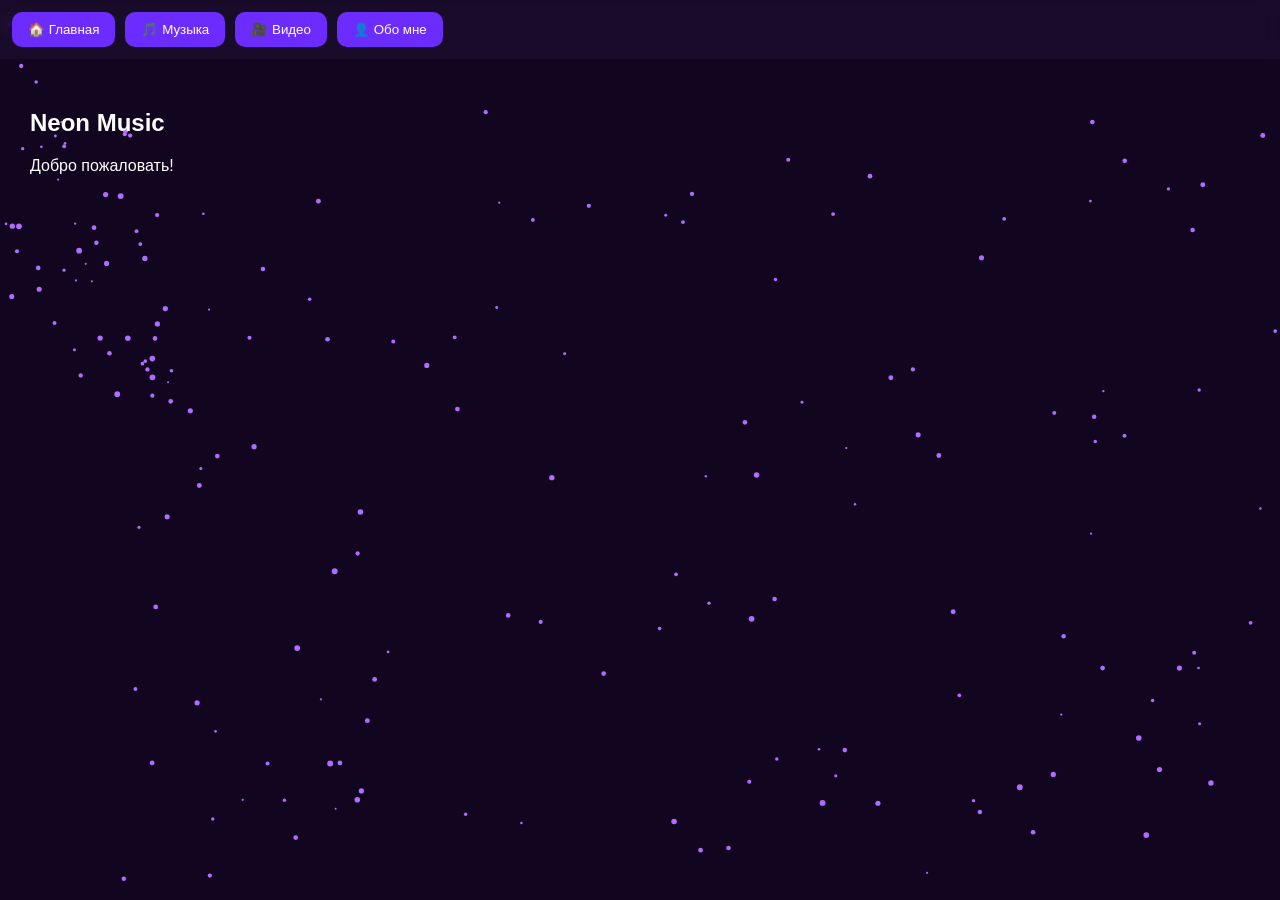
==== index.html @ da3ad17d "Add files via upload" ====
<!DOCTYPE html><html lang="ru"><head>
<meta charset="UTF-8"><meta name="viewport" content="width=device-width,initial-scale=1">
<title>Neon Music</title><link rel="stylesheet" href="style.css">
</head><body>
<canvas id="stars"></canvas>
<nav>
<button data-tab="home">🏠 Главная</button>
<button data-tab="music">🎵 Музыка</button>
<button data-tab="video">🎥 Видео</button>
<button data-tab="about">👤 Обо мне</button>
</nav>
<main>
<section id="home" class="tab active"><h1>Neon Music</h1><p>Добро пожаловать!</p></section>
<section id="music" class="tab"><h2>Музыка</h2><audio id="player" controls src="music.mp3"></audio></section>
<section id="video" class="tab"><h2>Видео</h2><p>Вставь сюда YouTube iframe.</p></section>
<section id="about" class="tab"><h2>Обо мне</h2><p>Я — создатель этого сайта.</p></section>
</main><script src="script.js"></script></body></html>
---- style.css ----
body{margin:0;background:#12051f;color:#fff;font-family:Arial}#stars{position:fixed;inset:0;z-index:-1}nav{display:flex;gap:10px;padding:12px;background:#1d1030aa;backdrop-filter:blur(8px)}button{background:#6d2cff;color:#fff;border:0;padding:10px 16px;border-radius:10px;cursor:pointer}button:hover{box-shadow:0 0 15px #b06cff}.tab{display:none;padding:30px}.active{display:block}
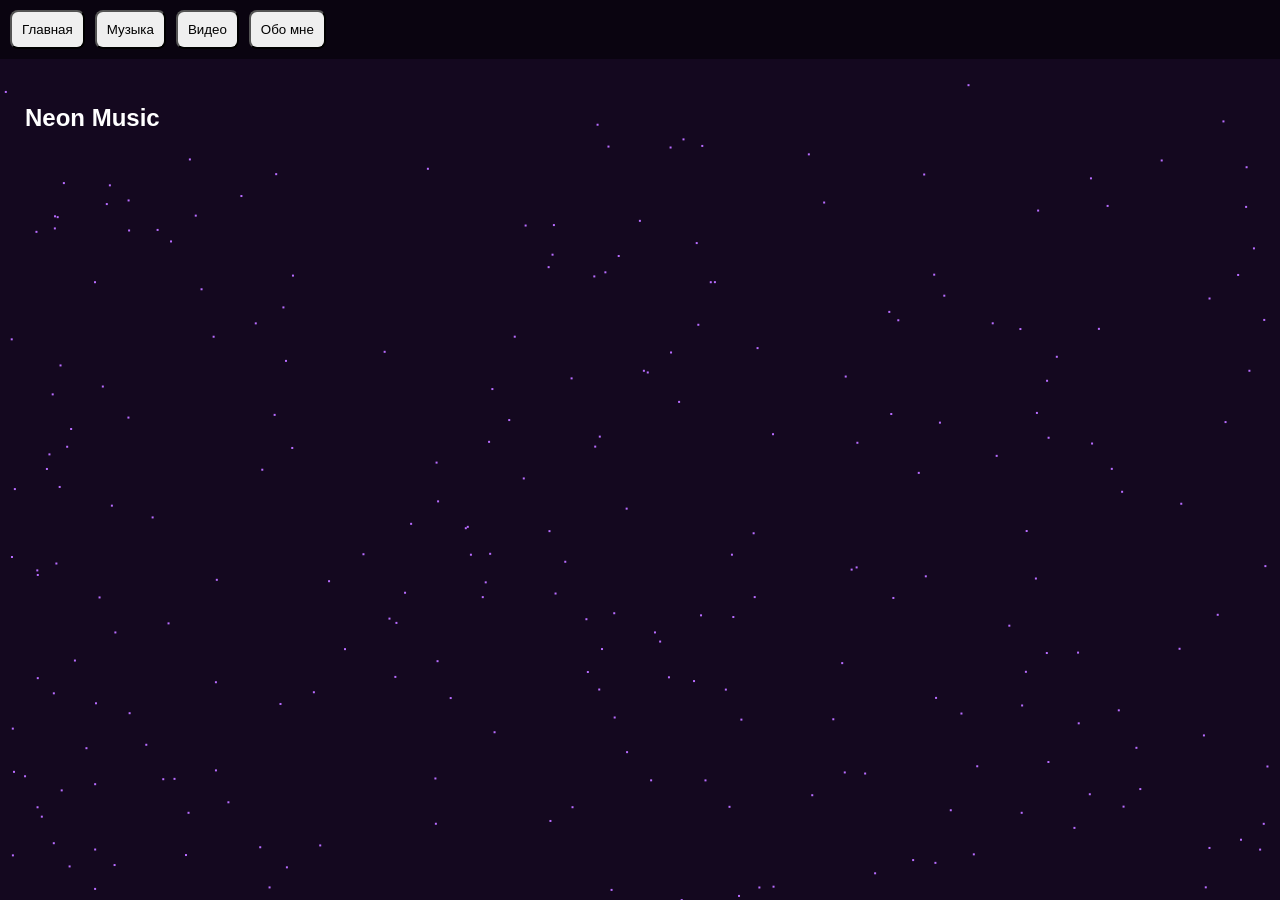
==== commit 2b0c7427: "Add files via upload" ====
--- a/index.html
+++ b/index.html
@@ -1,17 +1 @@
-<!DOCTYPE html><html lang="ru"><head>
-<meta charset="UTF-8"><meta name="viewport" content="width=device-width,initial-scale=1">
-<title>Neon Music</title><link rel="stylesheet" href="style.css">
-</head><body>
-<canvas id="stars"></canvas>
-<nav>
-<button data-tab="home">🏠 Главная</button>
-<button data-tab="music">🎵 Музыка</button>
-<button data-tab="video">🎥 Видео</button>
-<button data-tab="about">👤 Обо мне</button>
-</nav>
-<main>
-<section id="home" class="tab active"><h1>Neon Music</h1><p>Добро пожаловать!</p></section>
-<section id="music" class="tab"><h2>Музыка</h2><audio id="player" controls src="music.mp3"></audio></section>
-<section id="video" class="tab"><h2>Видео</h2><p>Вставь сюда YouTube iframe.</p></section>
-<section id="about" class="tab"><h2>Обо мне</h2><p>Я — создатель этого сайта.</p></section>
-</main><script src="script.js"></script></body></html>+<!doctype html><html lang='ru'><head><meta charset='utf-8'><meta name='viewport' content='width=device-width,initial-scale=1'><link rel='stylesheet' href='style.css'><title>Neon Site</title></head><body><canvas id='bg'></canvas><nav><button data-tab='home'>Главная</button><button data-tab='music'>Музыка</button><button data-tab='video'>Видео</button><button data-tab='about'>Обо мне</button></nav><section id='home' class='tab active'><h1>Neon Music</h1></section><section id='music' class='tab'><button onclick='audio.play()'>▶ Включить музыку</button><button onclick='audio.pause()'>⏸ Выключить музыку</button><audio id='audio' src='music.mp3'></audio></section><section id='video' class='tab'><p>Добавь сюда видео.</p></section><section id='about' class='tab'><h2>Обо мне</h2><p>Привет! Я — создатель этого сайта.</p><p>📨 Telegram: @Udggwf</p></section><script src='script.js'></script></body></html>
--- a/style.css
+++ b/style.css
@@ -1 +1 @@
-body{margin:0;background:#12051f;color:#fff;font-family:Arial}#stars{position:fixed;inset:0;z-index:-1}nav{display:flex;gap:10px;padding:12px;background:#1d1030aa;backdrop-filter:blur(8px)}button{background:#6d2cff;color:#fff;border:0;padding:10px 16px;border-radius:10px;cursor:pointer}button:hover{box-shadow:0 0 15px #b06cff}.tab{display:none;padding:30px}.active{display:block}+body{margin:0;background:#14081f;color:#fff;font-family:Arial}canvas{position:fixed;inset:0;z-index:-1}nav{display:flex;gap:10px;padding:10px;background:#0007}button{padding:10px;border-radius:8px}.tab{display:none;padding:25px}.active{display:block}
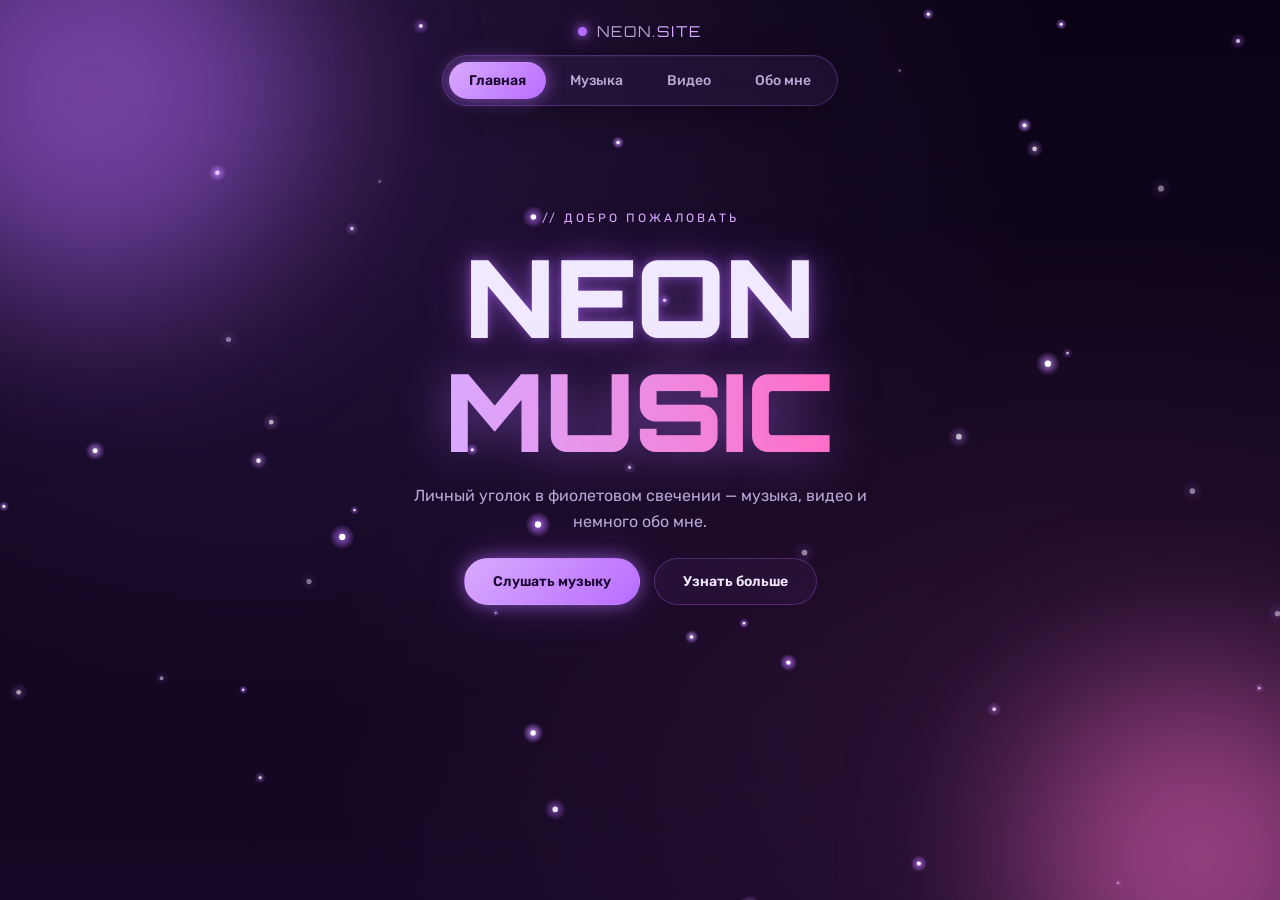
==== commit 9a15361c: "Add files via upload" ====
--- a/index.html
+++ b/index.html
@@ -1 +1,109 @@
-<!doctype html><html lang='ru'><head><meta charset='utf-8'><meta name='viewport' content='width=device-width,initial-scale=1'><link rel='stylesheet' href='style.css'><title>Neon Site</title></head><body><canvas id='bg'></canvas><nav><button data-tab='home'>Главная</button><button data-tab='music'>Музыка</button><button data-tab='video'>Видео</button><button data-tab='about'>Обо мне</button></nav><section id='home' class='tab active'><h1>Neon Music</h1></section><section id='music' class='tab'><button onclick='audio.play()'>▶ Включить музыку</button><button onclick='audio.pause()'>⏸ Выключить музыку</button><audio id='audio' src='music.mp3'></audio></section><section id='video' class='tab'><p>Добавь сюда видео.</p></section><section id='about' class='tab'><h2>Обо мне</h2><p>Привет! Я — создатель этого сайта.</p><p>📨 Telegram: @Udggwf</p></section><script src='script.js'></script></body></html>+<!doctype html>
+<html lang="ru">
+<head>
+<meta charset="utf-8">
+<meta name="viewport" content="width=device-width,initial-scale=1">
+<title>Neon Site</title>
+<link rel="stylesheet" href="style.css">
+</head>
+<body>
+
+<canvas id="bg"></canvas>
+
+<div class="glow-orb orb-1"></div>
+<div class="glow-orb orb-2"></div>
+
+<header class="topbar">
+  <div class="brand">
+    <span class="brand-dot"></span>
+    <span class="brand-text">NEON<span>.SITE</span></span>
+  </div>
+  <nav class="nav glass" id="nav">
+    <button class="nav-btn active" data-tab="home">Главная</button>
+    <button class="nav-btn" data-tab="music">Музыка</button>
+    <button class="nav-btn" data-tab="video">Видео</button>
+    <button class="nav-btn" data-tab="about">Обо мне</button>
+    <span class="nav-indicator"></span>
+  </nav>
+</header>
+
+<main class="content">
+
+  <!-- HOME -->
+  <section id="home" class="tab active">
+    <div class="hero">
+      <p class="eyebrow reveal">// добро пожаловать</p>
+      <h1 class="hero-title reveal">
+        <span class="hero-line">NEON</span>
+        <span class="hero-line hero-accent">MUSIC</span>
+      </h1>
+      <p class="hero-sub reveal">Личный уголок в фиолетовом свечении — музыка, видео и немного обо мне.</p>
+      <div class="hero-cta reveal">
+        <button class="btn btn-primary" data-goto="music">Слушать музыку</button>
+        <button class="btn btn-ghost" data-goto="about">Узнать больше</button>
+      </div>
+    </div>
+  </section>
+
+  <!-- MUSIC -->
+  <section id="music" class="tab">
+    <div class="panel glass reveal-panel">
+      <p class="panel-eyebrow">// плеер</p>
+      <h2 class="panel-title">Музыка</h2>
+      <p class="panel-text">Включи трек и погрузись в неоновую атмосферу.</p>
+
+      <div class="player">
+        <div class="equalizer" id="equalizer">
+          <span></span><span></span><span></span><span></span><span></span>
+        </div>
+        <div class="player-controls">
+          <button class="btn btn-primary btn-round" id="playBtn">▶ Включить музыку</button>
+          <button class="btn btn-ghost btn-round" id="pauseBtn">⏸ Выключить музыку</button>
+        </div>
+        <audio id="audio" src="music.mp3" loop></audio>
+      </div>
+    </div>
+  </section>
+
+  <!-- VIDEO -->
+  <section id="video" class="tab">
+    <div class="panel-header reveal-panel">
+      <p class="panel-eyebrow">// видео</p>
+      <h2 class="panel-title">Видео</h2>
+      <p class="panel-text">Пара роликов, которые стоит посмотреть.</p>
+    </div>
+    <div class="video-grid">
+      <div class="video-card glass">
+        <div class="video-frame">
+          <iframe src="https://www.youtube.com/embed/GpQSUjNsNm0?si=VDvt1bTPW2Jjv_mG" title="Видео 1" allowfullscreen loading="lazy"></iframe>
+        </div>
+      </div>
+      <div class="video-card glass">
+        <div class="video-frame">
+          <iframe src="https://www.youtube.com/embed/Efy-eBdouWk?si=Sp0v5LZmY-KR8GAY" title="Видео 2" allowfullscreen loading="lazy"></iframe>
+        </div>
+      </div>
+    </div>
+  </section>
+
+  <!-- ABOUT -->
+  <section id="about" class="tab">
+    <div class="panel glass reveal-panel about-panel">
+      <p class="panel-eyebrow">// обо мне</p>
+      <h2 class="panel-title">Заха</h2>
+      <p class="panel-text">
+        Привет! Меня зовут Заха. Я люблю делать сайты, интересуюсь технологиями
+        и постоянно изучаю что-то новое. Этот сайт — мой личный проект,
+        который я постепенно улучшаю.
+      </p>
+      <a href="https://t.me/Udggwf" target="_blank" rel="noopener" class="btn btn-primary tg-btn">
+        <span class="tg-icon">✈</span> Telegram: @Udggwf
+      </a>
+    </div>
+  </section>
+
+</main>
+
+<script src="script.js"></script>
+</body>
+</html>
--- a/style.css
+++ b/style.css
@@ -1 +1,432 @@
-body{margin:0;background:#14081f;color:#fff;font-family:Arial}canvas{position:fixed;inset:0;z-index:-1}nav{display:flex;gap:10px;padding:10px;background:#0007}button{padding:10px;border-radius:8px}.tab{display:none;padding:25px}.active{display:block}+@import url('https://fonts.googleapis.com/css2?family=Orbitron:wght@500;700;900&family=Rubik:wght@300;400;500;600&display=swap');
+
+:root{
+  --bg-deep: #0a0316;
+  --bg-mid: #150826;
+  --violet: #b86cff;
+  --violet-light: #d9aaff;
+  --violet-dark: #6a2fb8;
+  --pink: #ff6ec7;
+  --glass-bg: rgba(180, 130, 255, 0.06);
+  --glass-border: rgba(184, 108, 255, 0.28);
+  --text: #f1e9ff;
+  --text-dim: #b7a8d6;
+  --radius: 18px;
+}
+
+*{box-sizing:border-box; margin:0; padding:0;}
+
+html{scroll-behavior:smooth;}
+
+body{
+  min-height:100vh;
+  background:
+    radial-gradient(ellipse at 20% 10%, rgba(184,108,255,0.16), transparent 55%),
+    radial-gradient(ellipse at 85% 80%, rgba(255,110,199,0.10), transparent 50%),
+    linear-gradient(180deg, var(--bg-deep), var(--bg-mid));
+  color:var(--text);
+  font-family:'Rubik', sans-serif;
+  overflow-x:hidden;
+  position:relative;
+}
+
+canvas#bg{
+  position:fixed;
+  inset:0;
+  z-index:-2;
+}
+
+.glow-orb{
+  position:fixed;
+  border-radius:50%;
+  filter:blur(90px);
+  z-index:-1;
+  pointer-events:none;
+  opacity:.55;
+}
+.orb-1{
+  width:420px; height:420px;
+  background:var(--violet);
+  top:-120px; left:-120px;
+  animation:drift1 18s ease-in-out infinite;
+}
+.orb-2{
+  width:360px; height:360px;
+  background:var(--pink);
+  bottom:-140px; right:-100px;
+  animation:drift2 22s ease-in-out infinite;
+}
+@keyframes drift1{
+  0%,100%{transform:translate(0,0);}
+  50%{transform:translate(60px,40px);}
+}
+@keyframes drift2{
+  0%,100%{transform:translate(0,0);}
+  50%{transform:translate(-50px,-30px);}
+}
+
+/* ---------- Glass ---------- */
+.glass{
+  background:var(--glass-bg);
+  border:1px solid var(--glass-border);
+  backdrop-filter:blur(18px);
+  -webkit-backdrop-filter:blur(18px);
+  box-shadow:0 8px 32px rgba(0,0,0,0.35), inset 0 1px 0 rgba(255,255,255,0.04);
+}
+
+/* ---------- Topbar / Nav ---------- */
+.topbar{
+  position:sticky;
+  top:0;
+  z-index:20;
+  display:flex;
+  flex-direction:column;
+  align-items:center;
+  gap:14px;
+  padding:22px 20px 10px;
+}
+
+.brand{
+  display:flex;
+  align-items:center;
+  gap:10px;
+  font-family:'Orbitron', sans-serif;
+  letter-spacing:2px;
+  font-size:15px;
+  color:var(--text-dim);
+}
+.brand-dot{
+  width:9px; height:9px; border-radius:50%;
+  background:var(--violet);
+  box-shadow:0 0 10px var(--violet), 0 0 22px var(--violet);
+  animation:pulseDot 2.4s ease-in-out infinite;
+}
+@keyframes pulseDot{
+  0%,100%{opacity:1; transform:scale(1);}
+  50%{opacity:.5; transform:scale(1.3);}
+}
+.brand-text span{color:var(--violet-light);}
+
+.nav{
+  position:relative;
+  display:flex;
+  gap:4px;
+  padding:6px;
+  border-radius:999px;
+  flex-wrap:wrap;
+  justify-content:center;
+}
+
+.nav-btn{
+  position:relative;
+  z-index:2;
+  background:transparent;
+  border:none;
+  color:var(--text-dim);
+  font-family:'Rubik', sans-serif;
+  font-size:14px;
+  font-weight:500;
+  padding:10px 20px;
+  border-radius:999px;
+  cursor:pointer;
+  transition:color .3s ease;
+}
+.nav-btn:hover{color:var(--text);}
+.nav-btn.active{color:#1a0630; font-weight:600;}
+
+.nav-indicator{
+  position:absolute;
+  top:6px; left:6px;
+  height:calc(100% - 12px);
+  border-radius:999px;
+  background:linear-gradient(135deg, var(--violet-light), var(--violet));
+  box-shadow:0 0 18px rgba(184,108,255,0.65);
+  transition:transform .35s cubic-bezier(.65,0,.35,1), width .35s cubic-bezier(.65,0,.35,1);
+  z-index:1;
+}
+
+/* ---------- Layout ---------- */
+.content{
+  position:relative;
+  z-index:1;
+  max-width:1000px;
+  margin:0 auto;
+  padding:40px 24px 100px;
+  min-height:70vh;
+}
+
+.tab{
+  display:none;
+}
+.tab.active{
+  display:block;
+  animation:fadeSlideIn .5s ease both;
+}
+@keyframes fadeSlideIn{
+  from{opacity:0; transform:translateY(16px);}
+  to{opacity:1; transform:translateY(0);}
+}
+
+/* ---------- Hero ---------- */
+.hero{
+  min-height:56vh;
+  display:flex;
+  flex-direction:column;
+  justify-content:center;
+  gap:18px;
+  text-align:center;
+  align-items:center;
+  padding:40px 0;
+}
+
+.eyebrow{
+  font-family:'Rubik', sans-serif;
+  letter-spacing:3px;
+  text-transform:uppercase;
+  font-size:12px;
+  color:var(--violet-light);
+  opacity:.85;
+}
+
+.hero-title{
+  font-family:'Orbitron', sans-serif;
+  font-weight:900;
+  line-height:1;
+  display:flex;
+  flex-direction:column;
+  gap:6px;
+}
+.hero-line{
+  font-size:clamp(48px, 12vw, 108px);
+  color:var(--text);
+  text-shadow:
+    0 0 10px rgba(184,108,255,0.5),
+    0 0 30px rgba(184,108,255,0.35),
+    0 0 60px rgba(184,108,255,0.2);
+}
+.hero-accent{
+  color:var(--violet-light);
+  background:linear-gradient(90deg, var(--violet-light), var(--pink), var(--violet-light));
+  background-size:200% auto;
+  -webkit-background-clip:text;
+  background-clip:text;
+  -webkit-text-fill-color:transparent;
+  animation:shimmer 5s linear infinite;
+  text-shadow:none;
+  filter:drop-shadow(0 0 24px rgba(184,108,255,0.5));
+}
+@keyframes shimmer{
+  to{background-position:200% center;}
+}
+
+.hero-sub{
+  color:var(--text-dim);
+  font-size:16px;
+  max-width:480px;
+  line-height:1.6;
+}
+
+.hero-cta{
+  display:flex;
+  gap:14px;
+  flex-wrap:wrap;
+  justify-content:center;
+  margin-top:6px;
+}
+
+/* reveal animation on load */
+.reveal{
+  opacity:0;
+  transform:translateY(18px);
+  animation:revealUp .7s ease forwards;
+}
+.hero-title .reveal, .eyebrow.reveal{animation-delay:.05s;}
+.hero-sub.reveal{animation-delay:.22s;}
+.hero-cta.reveal{animation-delay:.38s;}
+@keyframes revealUp{
+  to{opacity:1; transform:translateY(0);}
+}
+
+/* ---------- Buttons ---------- */
+.btn{
+  font-family:'Rubik', sans-serif;
+  font-size:14px;
+  font-weight:600;
+  padding:14px 28px;
+  border-radius:999px;
+  border:1px solid transparent;
+  cursor:pointer;
+  transition:transform .25s ease, box-shadow .25s ease, background .25s ease;
+}
+.btn:active{transform:scale(.96);}
+
+.btn-primary{
+  background:linear-gradient(135deg, var(--violet-light), var(--violet));
+  color:#1a0630;
+  box-shadow:0 0 16px rgba(184,108,255,0.55), 0 0 40px rgba(184,108,255,0.25);
+}
+.btn-primary:hover{
+  box-shadow:0 0 24px rgba(184,108,255,0.85), 0 0 60px rgba(184,108,255,0.4);
+  transform:translateY(-2px);
+}
+
+.btn-ghost{
+  background:rgba(184,108,255,0.06);
+  color:var(--text);
+  border-color:var(--glass-border);
+}
+.btn-ghost:hover{
+  background:rgba(184,108,255,0.14);
+  box-shadow:0 0 18px rgba(184,108,255,0.3);
+  transform:translateY(-2px);
+}
+
+.btn-round{
+  min-width:220px;
+}
+
+/* ---------- Panels (Music / Video / About) ---------- */
+.panel{
+  padding:40px 36px;
+  border-radius:var(--radius);
+  max-width:640px;
+  margin:20px auto 0;
+}
+.panel-header{
+  text-align:center;
+  margin-bottom:28px;
+}
+.panel-eyebrow{
+  font-size:12px;
+  letter-spacing:3px;
+  text-transform:uppercase;
+  color:var(--violet-light);
+  opacity:.85;
+  margin-bottom:8px;
+}
+.panel-title{
+  font-family:'Orbitron', sans-serif;
+  font-size:clamp(30px,6vw,44px);
+  margin-bottom:10px;
+  text-shadow:0 0 20px rgba(184,108,255,0.35);
+}
+.panel-text{
+  color:var(--text-dim);
+  line-height:1.7;
+  font-size:15px;
+}
+.panel .panel-eyebrow, .panel .panel-title, .panel .panel-text{text-align:center;}
+
+.reveal-panel{
+  opacity:0;
+  transform:translateY(18px);
+  animation:revealUp .6s ease forwards;
+}
+
+/* ---------- Player ---------- */
+.player{
+  margin-top:30px;
+  display:flex;
+  flex-direction:column;
+  align-items:center;
+  gap:28px;
+}
+
+.equalizer{
+  display:flex;
+  align-items:flex-end;
+  gap:6px;
+  height:60px;
+}
+.equalizer span{
+  width:6px;
+  border-radius:4px;
+  background:linear-gradient(180deg, var(--violet-light), var(--violet));
+  box-shadow:0 0 10px rgba(184,108,255,0.6);
+  height:14px;
+  animation:eq 1.2s ease-in-out infinite;
+  animation-play-state:paused;
+  opacity:.4;
+}
+.equalizer.playing span{animation-play-state:running; opacity:1;}
+.equalizer span:nth-child(1){animation-duration:.9s;}
+.equalizer span:nth-child(2){animation-duration:1.1s; animation-delay:.1s;}
+.equalizer span:nth-child(3){animation-duration:.8s; animation-delay:.15s;}
+.equalizer span:nth-child(4){animation-duration:1.2s; animation-delay:.05s;}
+.equalizer span:nth-child(5){animation-duration:1s; animation-delay:.2s;}
+@keyframes eq{
+  0%,100%{height:12px;}
+  50%{height:56px;}
+}
+
+.player-controls{
+  display:flex;
+  gap:14px;
+  flex-wrap:wrap;
+  justify-content:center;
+}
+
+/* ---------- Video ---------- */
+.video-grid{
+  display:grid;
+  grid-template-columns:repeat(auto-fit, minmax(280px, 1fr));
+  gap:24px;
+  margin-top:10px;
+}
+.video-card{
+  border-radius:var(--radius);
+  padding:12px;
+  transition:transform .3s ease, box-shadow .3s ease;
+}
+.video-card:hover{
+  transform:translateY(-6px);
+  box-shadow:0 14px 40px rgba(184,108,255,0.25), inset 0 1px 0 rgba(255,255,255,0.06);
+}
+.video-frame{
+  position:relative;
+  width:100%;
+  padding-top:56.25%;
+  border-radius:12px;
+  overflow:hidden;
+  background:#0a0316;
+}
+.video-frame iframe{
+  position:absolute;
+  inset:0;
+  width:100%;
+  height:100%;
+  border:0;
+}
+
+/* ---------- About ---------- */
+.about-panel{
+  text-align:center;
+}
+.tg-btn{
+  display:inline-flex;
+  align-items:center;
+  gap:8px;
+  margin-top:26px;
+  text-decoration:none;
+}
+.tg-icon{font-size:16px;}
+
+/* ---------- Responsive ---------- */
+@media (max-width:640px){
+  .nav-btn{padding:9px 14px; font-size:13px;}
+  .panel{padding:30px 22px;}
+  .hero{min-height:50vh;}
+  .btn-round{min-width:0; width:100%;}
+  .player-controls{flex-direction:column; width:100%;}
+}
+
+/* ---------- Reduced motion ---------- */
+@media (prefers-reduced-motion:reduce){
+  *{animation-duration:.001ms !important; animation-iteration-count:1 !important; transition-duration:.001ms !important;}
+}
+
+/* ---------- Focus states ---------- */
+button:focus-visible, a:focus-visible{
+  outline:2px solid var(--violet-light);
+  outline-offset:3px;
+}
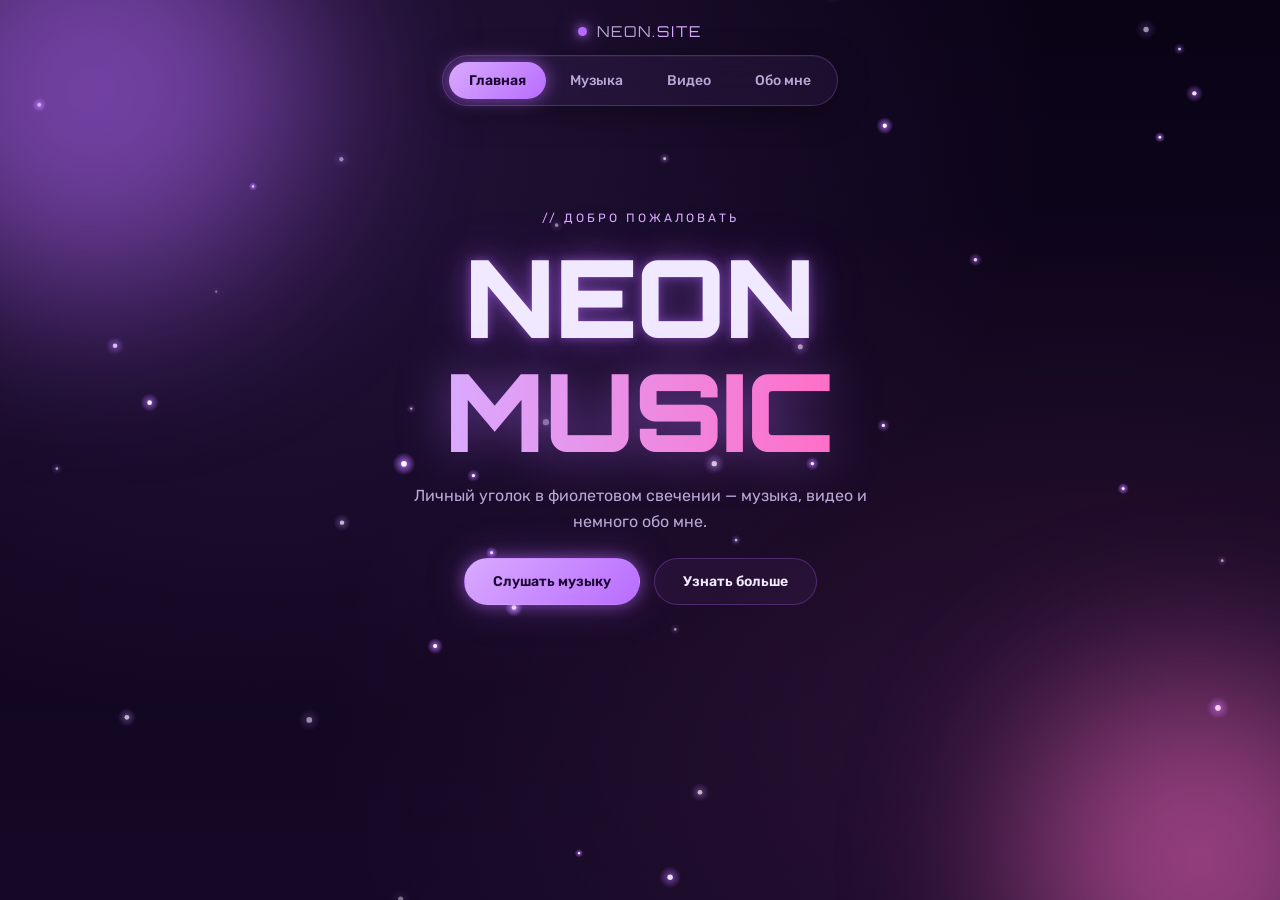
==== commit b7f99630: "Update index.html" ====
--- a/index.html
+++ b/index.html
@@ -90,9 +90,9 @@
   <section id="about" class="tab">
     <div class="panel glass reveal-panel about-panel">
       <p class="panel-eyebrow">// обо мне</p>
-      <h2 class="panel-title">Заха</h2>
+      <h2 class="panel-title">Обо мне</h2>
       <p class="panel-text">
-        Привет! Меня зовут Заха. Я люблю делать сайты, интересуюсь технологиями
+        Привет! Меня зовут Захар. Я люблю делать сайты, интересуюсь технологиями
         и постоянно изучаю что-то новое. Этот сайт — мой личный проект,
         который я постепенно улучшаю.
       </p>
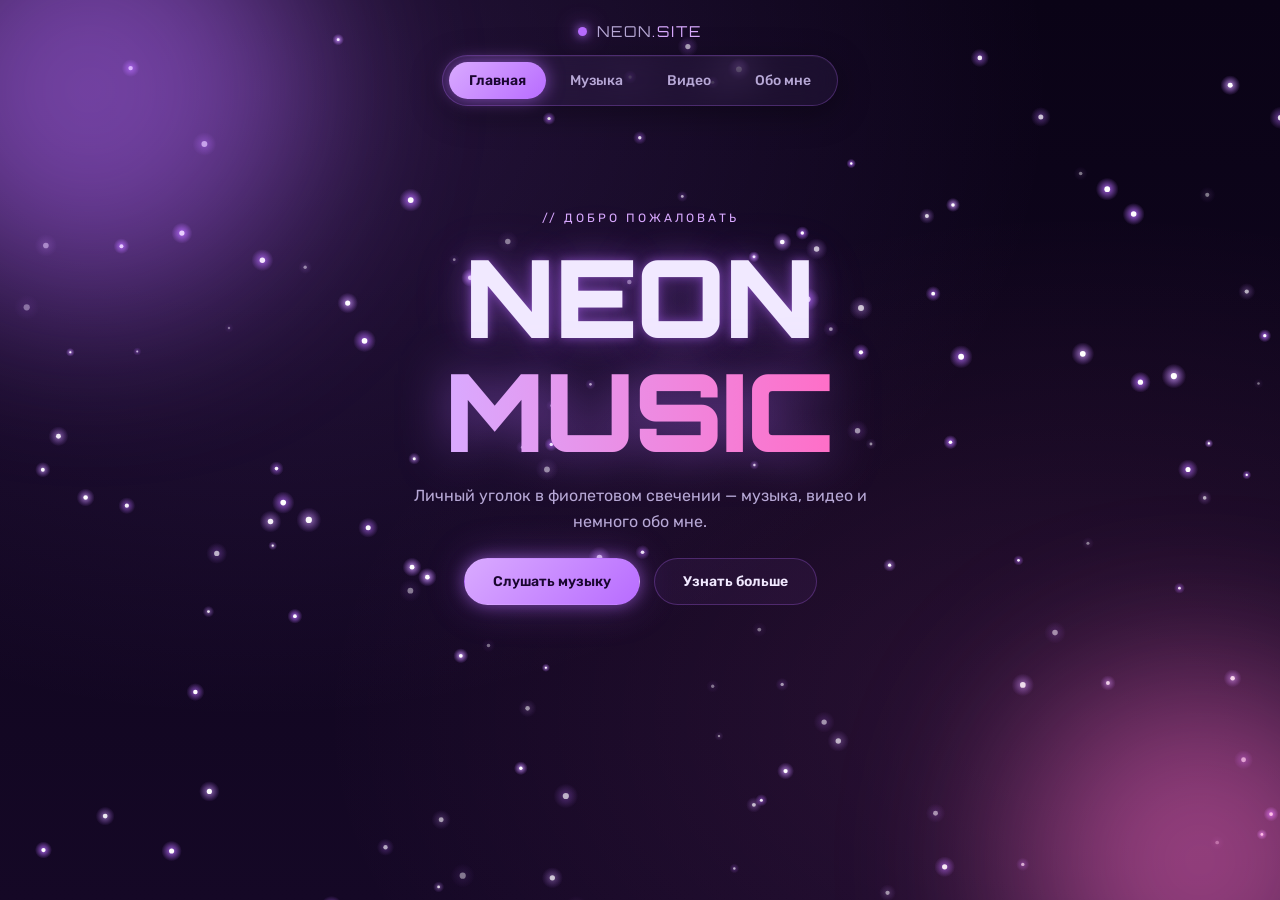
==== commit 344f196c: "Add files via upload" ====
--- a/index.html
+++ b/index.html
@@ -75,12 +75,12 @@
     <div class="video-grid">
       <div class="video-card glass">
         <div class="video-frame">
-          <iframe src="https://www.youtube.com/embed/GpQSUjNsNm0?si=VDvt1bTPW2Jjv_mG" title="Видео 1" allowfullscreen loading="lazy"></iframe>
+          <iframe width="560" height="315" src="https://www.youtube.com/embed/Efy-eBdouWk?si=0neJCIDJpBxwjNKP" title="YouTube video player" frameborder="0" allow="accelerometer; autoplay; clipboard-write; encrypted-media; gyroscope; picture-in-picture; web-share" referrerpolicy="strict-origin-when-cross-origin" allowfullscreen></iframe>
         </div>
       </div>
       <div class="video-card glass">
         <div class="video-frame">
-          <iframe src="https://www.youtube.com/embed/Efy-eBdouWk?si=Sp0v5LZmY-KR8GAY" title="Видео 2" allowfullscreen loading="lazy"></iframe>
+          <iframe width="560" height="315" src="https://www.youtube.com/embed/dSgj8CWzXWA?si=iw5un3fESCHvNcfd" title="YouTube video player" frameborder="0" allow="accelerometer; autoplay; clipboard-write; encrypted-media; gyroscope; picture-in-picture; web-share" referrerpolicy="strict-origin-when-cross-origin" allowfullscreen></iframe>
         </div>
       </div>
     </div>
@@ -90,9 +90,9 @@
   <section id="about" class="tab">
     <div class="panel glass reveal-panel about-panel">
       <p class="panel-eyebrow">// обо мне</p>
-      <h2 class="panel-title">Обо мне</h2>
+      <h2 class="panel-title">Заха</h2>
       <p class="panel-text">
-        Привет! Меня зовут Захар. Я люблю делать сайты, интересуюсь технологиями
+        Привет! Меня зовут Заха. Я люблю делать сайты, интересуюсь технологиями
         и постоянно изучаю что-то новое. Этот сайт — мой личный проект,
         который я постепенно улучшаю.
       </p>
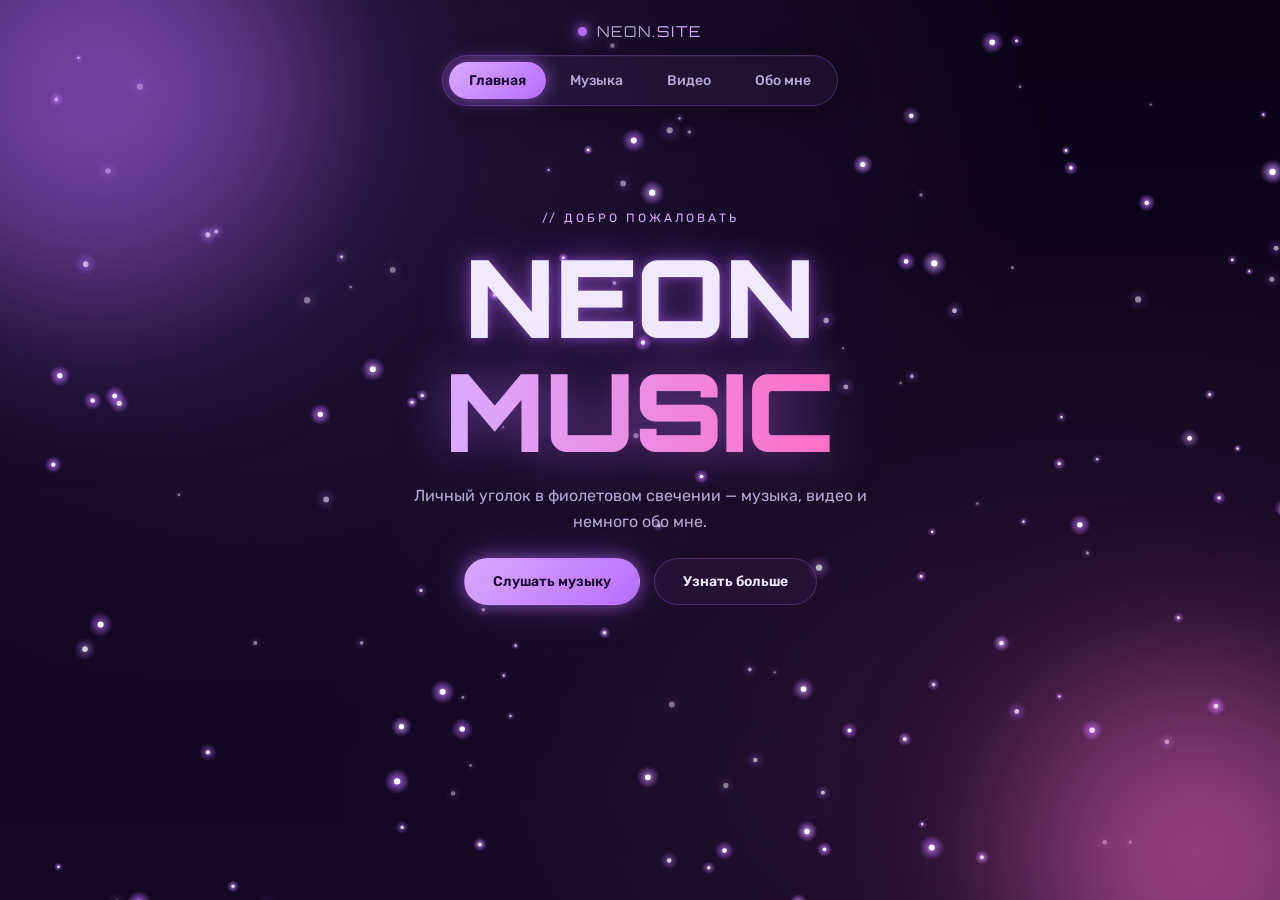
==== commit f6d452b1: "Update index.html" ====
--- a/index.html
+++ b/index.html
@@ -75,7 +75,7 @@
     <div class="video-grid">
       <div class="video-card glass">
         <div class="video-frame">
-          <iframe width="560" height="315" src="https://www.youtube.com/embed/Efy-eBdouWk?si=0neJCIDJpBxwjNKP" title="YouTube video player" frameborder="0" allow="accelerometer; autoplay; clipboard-write; encrypted-media; gyroscope; picture-in-picture; web-share" referrerpolicy="strict-origin-when-cross-origin" allowfullscreen></iframe>
+          <<iframe src="https://vkvideo.ru/video_ext.php?oid=-154171119&id=456256720&hash=37c836a742991f4e&hd=4" width="1920" height="1080" allow="autoplay; encrypted-media; fullscreen; picture-in-picture; screen-wake-lock;" frameborder="0" allowfullscreen></iframe>>
         </div>
       </div>
       <div class="video-card glass">
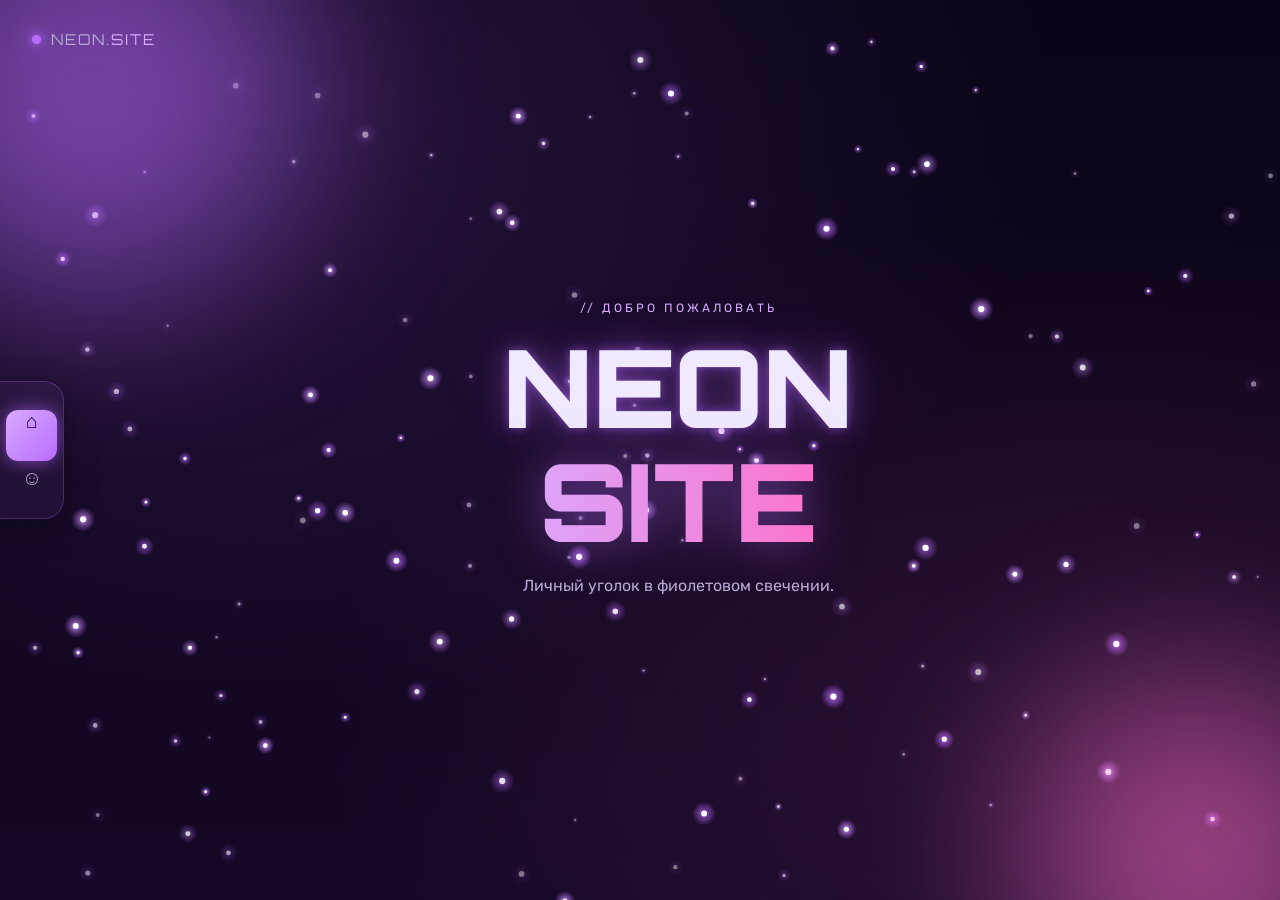
==== commit 0855c3e8: "Add files via upload" ====
--- a/index.html
+++ b/index.html
@@ -13,19 +13,26 @@
 <div class="glow-orb orb-1"></div>
 <div class="glow-orb orb-2"></div>
 
-<header class="topbar">
-  <div class="brand">
-    <span class="brand-dot"></span>
-    <span class="brand-text">NEON<span>.SITE</span></span>
-  </div>
-  <nav class="nav glass" id="nav">
-    <button class="nav-btn active" data-tab="home">Главная</button>
-    <button class="nav-btn" data-tab="music">Музыка</button>
-    <button class="nav-btn" data-tab="video">Видео</button>
-    <button class="nav-btn" data-tab="about">Обо мне</button>
-    <span class="nav-indicator"></span>
-  </nav>
-</header>
+<audio id="bgMusic" src="background.mp3" loop></audio>
+
+<!-- SITE TITLE (easter egg trigger) -->
+<button class="brand" id="brandBtn" aria-label="NEON.SITE">
+  <span class="brand-dot"></span>
+  <span class="brand-text">NEON<span>.SITE</span></span>
+</button>
+
+<!-- SIDEBAR NAV -->
+<nav class="sidebar" id="sidebar">
+  <button class="side-btn active" data-tab="home">
+    <span class="side-icon">⌂</span>
+    <span class="side-label">Главная</span>
+  </button>
+  <button class="side-btn" data-tab="about">
+    <span class="side-icon">☺</span>
+    <span class="side-label">Обо мне</span>
+  </button>
+  <span class="side-indicator"></span>
+</nav>
 
 <main class="content">
 
@@ -35,54 +42,9 @@
       <p class="eyebrow reveal">// добро пожаловать</p>
       <h1 class="hero-title reveal">
         <span class="hero-line">NEON</span>
-        <span class="hero-line hero-accent">MUSIC</span>
+        <span class="hero-line hero-accent">SITE</span>
       </h1>
-      <p class="hero-sub reveal">Личный уголок в фиолетовом свечении — музыка, видео и немного обо мне.</p>
-      <div class="hero-cta reveal">
-        <button class="btn btn-primary" data-goto="music">Слушать музыку</button>
-        <button class="btn btn-ghost" data-goto="about">Узнать больше</button>
-      </div>
-    </div>
-  </section>
-
-  <!-- MUSIC -->
-  <section id="music" class="tab">
-    <div class="panel glass reveal-panel">
-      <p class="panel-eyebrow">// плеер</p>
-      <h2 class="panel-title">Музыка</h2>
-      <p class="panel-text">Включи трек и погрузись в неоновую атмосферу.</p>
-
-      <div class="player">
-        <div class="equalizer" id="equalizer">
-          <span></span><span></span><span></span><span></span><span></span>
-        </div>
-        <div class="player-controls">
-          <button class="btn btn-primary btn-round" id="playBtn">▶ Включить музыку</button>
-          <button class="btn btn-ghost btn-round" id="pauseBtn">⏸ Выключить музыку</button>
-        </div>
-        <audio id="audio" src="music.mp3" loop></audio>
-      </div>
-    </div>
-  </section>
-
-  <!-- VIDEO -->
-  <section id="video" class="tab">
-    <div class="panel-header reveal-panel">
-      <p class="panel-eyebrow">// видео</p>
-      <h2 class="panel-title">Видео</h2>
-      <p class="panel-text">Пара роликов, которые стоит посмотреть.</p>
-    </div>
-    <div class="video-grid">
-      <div class="video-card glass">
-        <div class="video-frame">
-          <<iframe src="https://vkvideo.ru/video_ext.php?oid=-154171119&id=456256720&hash=37c836a742991f4e&hd=4" width="1920" height="1080" allow="autoplay; encrypted-media; fullscreen; picture-in-picture; screen-wake-lock;" frameborder="0" allowfullscreen></iframe>>
-        </div>
-      </div>
-      <div class="video-card glass">
-        <div class="video-frame">
-          <iframe width="560" height="315" src="https://www.youtube.com/embed/dSgj8CWzXWA?si=iw5un3fESCHvNcfd" title="YouTube video player" frameborder="0" allow="accelerometer; autoplay; clipboard-write; encrypted-media; gyroscope; picture-in-picture; web-share" referrerpolicy="strict-origin-when-cross-origin" allowfullscreen></iframe>
-        </div>
-      </div>
+      <p class="hero-sub reveal">Личный уголок в фиолетовом свечении.</p>
     </div>
   </section>
 
@@ -90,11 +52,10 @@
   <section id="about" class="tab">
     <div class="panel glass reveal-panel about-panel">
       <p class="panel-eyebrow">// обо мне</p>
-      <h2 class="panel-title">Заха</h2>
+      <h2 class="panel-title">Захар</h2>
       <p class="panel-text">
-        Привет! Меня зовут Заха. Я люблю делать сайты, интересуюсь технологиями
-        и постоянно изучаю что-то новое. Этот сайт — мой личный проект,
-        который я постепенно улучшаю.
+        Привееее меня зовут Захар я решил создать тот сайт по приколу чтоб развлечься.
+        Если что-то хотите добавить — пишите мне в тг.
       </p>
       <a href="https://t.me/Udggwf" target="_blank" rel="noopener" class="btn btn-primary tg-btn">
         <span class="tg-icon">✈</span> Telegram: @Udggwf
@@ -104,6 +65,14 @@
 
 </main>
 
+<!-- EASTER EGG MODAL -->
+<div class="egg-overlay" id="eggOverlay">
+  <div class="egg-card glass">
+    <button class="egg-close" id="eggClose" aria-label="Закрыть">×</button>
+    <img src="easter-egg.jpg" alt="Пасхалка" class="egg-img">
+  </div>
+</div>
+
 <script src="script.js"></script>
 </body>
 </html>
--- a/style.css
+++ b/style.css
@@ -12,6 +12,8 @@
   --text: #f1e9ff;
   --text-dim: #b7a8d6;
   --radius: 18px;
+  --sidebar-collapsed: 64px;
+  --sidebar-expanded: 220px;
 }
 
 *{box-sizing:border-box; margin:0; padding:0;}
@@ -74,26 +76,29 @@
   box-shadow:0 8px 32px rgba(0,0,0,0.35), inset 0 1px 0 rgba(255,255,255,0.04);
 }
 
-/* ---------- Topbar / Nav ---------- */
-.topbar{
-  position:sticky;
-  top:0;
-  z-index:20;
-  display:flex;
-  flex-direction:column;
-  align-items:center;
-  gap:14px;
-  padding:22px 20px 10px;
-}
-
+/* ---------- Brand (top-left, easter egg) ---------- */
 .brand{
+  position:fixed;
+  top:22px;
+  left:22px;
+  z-index:30;
   display:flex;
   align-items:center;
   gap:10px;
+  background:transparent;
+  border:none;
+  cursor:pointer;
   font-family:'Orbitron', sans-serif;
   letter-spacing:2px;
   font-size:15px;
   color:var(--text-dim);
+  padding:8px 10px;
+  border-radius:10px;
+  transition:background .25s ease, transform .25s ease;
+}
+.brand:hover{
+  background:rgba(184,108,255,0.08);
+  transform:translateY(-1px);
 }
 .brand-dot{
   width:9px; height:9px; border-radius:50%;
@@ -107,41 +112,76 @@
 }
 .brand-text span{color:var(--violet-light);}
 
-.nav{
+/* ---------- Sidebar nav ---------- */
+.sidebar{
+  position:fixed;
+  top:50%;
+  left:0;
+  transform:translateY(-50%);
+  z-index:25;
+  width:var(--sidebar-collapsed);
+  display:flex;
+  flex-direction:column;
+  gap:6px;
+  padding:14px 0;
+  background:var(--glass-bg);
+  border:1px solid var(--glass-border);
+  border-left:none;
+  border-radius:0 20px 20px 0;
+  backdrop-filter:blur(18px);
+  -webkit-backdrop-filter:blur(18px);
+  box-shadow:0 8px 32px rgba(0,0,0,0.35);
+  overflow:hidden;
+  transition:width .35s cubic-bezier(.65,0,.35,1);
+}
+.sidebar:hover{
+  width:var(--sidebar-expanded);
+}
+
+.side-btn{
   position:relative;
   display:flex;
-  gap:4px;
-  padding:6px;
-  border-radius:999px;
-  flex-wrap:wrap;
-  justify-content:center;
-}
-
-.nav-btn{
-  position:relative;
-  z-index:2;
+  align-items:center;
+  gap:14px;
+  width:100%;
+  padding:14px 20px;
   background:transparent;
   border:none;
   color:var(--text-dim);
-  font-family:'Rubik', sans-serif;
+  cursor:pointer;
+  white-space:nowrap;
+  z-index:2;
+  transition:color .3s ease;
+}
+.side-btn:hover{color:var(--text);}
+.side-btn.active{color:#1a0630; font-weight:600;}
+
+.side-icon{
+  font-size:20px;
+  min-width:24px;
+  text-align:center;
+  flex-shrink:0;
+}
+.side-label{
   font-size:14px;
-  font-weight:500;
-  padding:10px 20px;
-  border-radius:999px;
-  cursor:pointer;
-  transition:color .3s ease;
-}
-.nav-btn:hover{color:var(--text);}
-.nav-btn.active{color:#1a0630; font-weight:600;}
-
-.nav-indicator{
+  opacity:0;
+  transform:translateX(-6px);
+  transition:opacity .25s ease .05s, transform .25s ease .05s;
+}
+.sidebar:hover .side-label{
+  opacity:1;
+  transform:translateX(0);
+}
+
+.side-indicator{
   position:absolute;
-  top:6px; left:6px;
-  height:calc(100% - 12px);
-  border-radius:999px;
+  left:6px;
+  width:calc(100% - 12px);
+  height:0;
+  border-radius:12px;
   background:linear-gradient(135deg, var(--violet-light), var(--violet));
   box-shadow:0 0 18px rgba(184,108,255,0.65);
-  transition:transform .35s cubic-bezier(.65,0,.35,1), width .35s cubic-bezier(.65,0,.35,1);
+  transition:transform .35s cubic-bezier(.65,0,.35,1), height .35s ease;
   z-index:1;
 }
 
@@ -151,12 +191,16 @@
   z-index:1;
   max-width:1000px;
   margin:0 auto;
-  padding:40px 24px 100px;
-  min-height:70vh;
+  padding:100px 24px 100px 100px;
+  min-height:100vh;
+  display:flex;
+  align-items:center;
+  justify-content:center;
 }
 
 .tab{
   display:none;
+  width:100%;
 }
 .tab.active{
   display:block;
@@ -169,7 +213,6 @@
 
 /* ---------- Hero ---------- */
 .hero{
-  min-height:56vh;
   display:flex;
   flex-direction:column;
   justify-content:center;
@@ -226,23 +269,13 @@
   line-height:1.6;
 }
 
-.hero-cta{
-  display:flex;
-  gap:14px;
-  flex-wrap:wrap;
-  justify-content:center;
-  margin-top:6px;
-}
-
-/* reveal animation on load */
 .reveal{
   opacity:0;
   transform:translateY(18px);
   animation:revealUp .7s ease forwards;
 }
-.hero-title .reveal, .eyebrow.reveal{animation-delay:.05s;}
+.hero-title.reveal, .eyebrow.reveal{animation-delay:.05s;}
 .hero-sub.reveal{animation-delay:.22s;}
-.hero-cta.reveal{animation-delay:.38s;}
 @keyframes revealUp{
   to{opacity:1; transform:translateY(0);}
 }
@@ -270,31 +303,12 @@
   transform:translateY(-2px);
 }
 
-.btn-ghost{
-  background:rgba(184,108,255,0.06);
-  color:var(--text);
-  border-color:var(--glass-border);
-}
-.btn-ghost:hover{
-  background:rgba(184,108,255,0.14);
-  box-shadow:0 0 18px rgba(184,108,255,0.3);
-  transform:translateY(-2px);
-}
-
-.btn-round{
-  min-width:220px;
-}
-
-/* ---------- Panels (Music / Video / About) ---------- */
+/* ---------- Panels ---------- */
 .panel{
   padding:40px 36px;
   border-radius:var(--radius);
   max-width:640px;
-  margin:20px auto 0;
-}
-.panel-header{
-  text-align:center;
-  margin-bottom:28px;
+  margin:0 auto;
 }
 .panel-eyebrow{
   font-size:12px;
@@ -303,19 +317,21 @@
   color:var(--violet-light);
   opacity:.85;
   margin-bottom:8px;
+  text-align:center;
 }
 .panel-title{
   font-family:'Orbitron', sans-serif;
   font-size:clamp(30px,6vw,44px);
-  margin-bottom:10px;
+  margin-bottom:14px;
   text-shadow:0 0 20px rgba(184,108,255,0.35);
+  text-align:center;
 }
 .panel-text{
   color:var(--text-dim);
   line-height:1.7;
   font-size:15px;
-}
-.panel .panel-eyebrow, .panel .panel-title, .panel .panel-text{text-align:center;}
+  text-align:center;
+}
 
 .reveal-panel{
   opacity:0;
@@ -323,82 +339,6 @@
   animation:revealUp .6s ease forwards;
 }
 
-/* ---------- Player ---------- */
-.player{
-  margin-top:30px;
-  display:flex;
-  flex-direction:column;
-  align-items:center;
-  gap:28px;
-}
-
-.equalizer{
-  display:flex;
-  align-items:flex-end;
-  gap:6px;
-  height:60px;
-}
-.equalizer span{
-  width:6px;
-  border-radius:4px;
-  background:linear-gradient(180deg, var(--violet-light), var(--violet));
-  box-shadow:0 0 10px rgba(184,108,255,0.6);
-  height:14px;
-  animation:eq 1.2s ease-in-out infinite;
-  animation-play-state:paused;
-  opacity:.4;
-}
-.equalizer.playing span{animation-play-state:running; opacity:1;}
-.equalizer span:nth-child(1){animation-duration:.9s;}
-.equalizer span:nth-child(2){animation-duration:1.1s; animation-delay:.1s;}
-.equalizer span:nth-child(3){animation-duration:.8s; animation-delay:.15s;}
-.equalizer span:nth-child(4){animation-duration:1.2s; animation-delay:.05s;}
-.equalizer span:nth-child(5){animation-duration:1s; animation-delay:.2s;}
-@keyframes eq{
-  0%,100%{height:12px;}
-  50%{height:56px;}
-}
-
-.player-controls{
-  display:flex;
-  gap:14px;
-  flex-wrap:wrap;
-  justify-content:center;
-}
-
-/* ---------- Video ---------- */
-.video-grid{
-  display:grid;
-  grid-template-columns:repeat(auto-fit, minmax(280px, 1fr));
-  gap:24px;
-  margin-top:10px;
-}
-.video-card{
-  border-radius:var(--radius);
-  padding:12px;
-  transition:transform .3s ease, box-shadow .3s ease;
-}
-.video-card:hover{
-  transform:translateY(-6px);
-  box-shadow:0 14px 40px rgba(184,108,255,0.25), inset 0 1px 0 rgba(255,255,255,0.06);
-}
-.video-frame{
-  position:relative;
-  width:100%;
-  padding-top:56.25%;
-  border-radius:12px;
-  overflow:hidden;
-  background:#0a0316;
-}
-.video-frame iframe{
-  position:absolute;
-  inset:0;
-  width:100%;
-  height:100%;
-  border:0;
-}
-
-/* ---------- About ---------- */
 .about-panel{
   text-align:center;
 }
@@ -411,13 +351,64 @@
 }
 .tg-icon{font-size:16px;}
 
+/* ---------- Easter egg modal ---------- */
+.egg-overlay{
+  position:fixed;
+  inset:0;
+  z-index:50;
+  display:none;
+  align-items:center;
+  justify-content:center;
+  background:rgba(5,1,12,0.75);
+  backdrop-filter:blur(6px);
+  -webkit-backdrop-filter:blur(6px);
+  animation:fadeIn .25s ease;
+}
+.egg-overlay.open{
+  display:flex;
+}
+@keyframes fadeIn{
+  from{opacity:0;}
+  to{opacity:1;}
+}
+.egg-card{
+  position:relative;
+  padding:16px;
+  border-radius:20px;
+  max-width:min(90vw, 420px);
+  animation:popIn .3s cubic-bezier(.34,1.56,.64,1);
+}
+@keyframes popIn{
+  from{opacity:0; transform:scale(.85);}
+  to{opacity:1; transform:scale(1);}
+}
+.egg-img{
+  display:block;
+  width:100%;
+  border-radius:14px;
+}
+.egg-close{
+  position:absolute;
+  top:-14px;
+  right:-14px;
+  width:34px;
+  height:34px;
+  border-radius:50%;
+  border:1px solid var(--glass-border);
+  background:linear-gradient(135deg, var(--violet-light), var(--violet));
+  color:#1a0630;
+  font-size:18px;
+  line-height:1;
+  cursor:pointer;
+  box-shadow:0 0 16px rgba(184,108,255,0.6);
+}
+
 /* ---------- Responsive ---------- */
 @media (max-width:640px){
-  .nav-btn{padding:9px 14px; font-size:13px;}
+  .content{padding:100px 20px 60px 90px;}
   .panel{padding:30px 22px;}
-  .hero{min-height:50vh;}
-  .btn-round{min-width:0; width:100%;}
-  .player-controls{flex-direction:column; width:100%;}
+  .brand{font-size:13px; top:16px; left:16px;}
+  .sidebar{--sidebar-collapsed:56px; --sidebar-expanded:180px;}
 }
 
 /* ---------- Reduced motion ---------- */
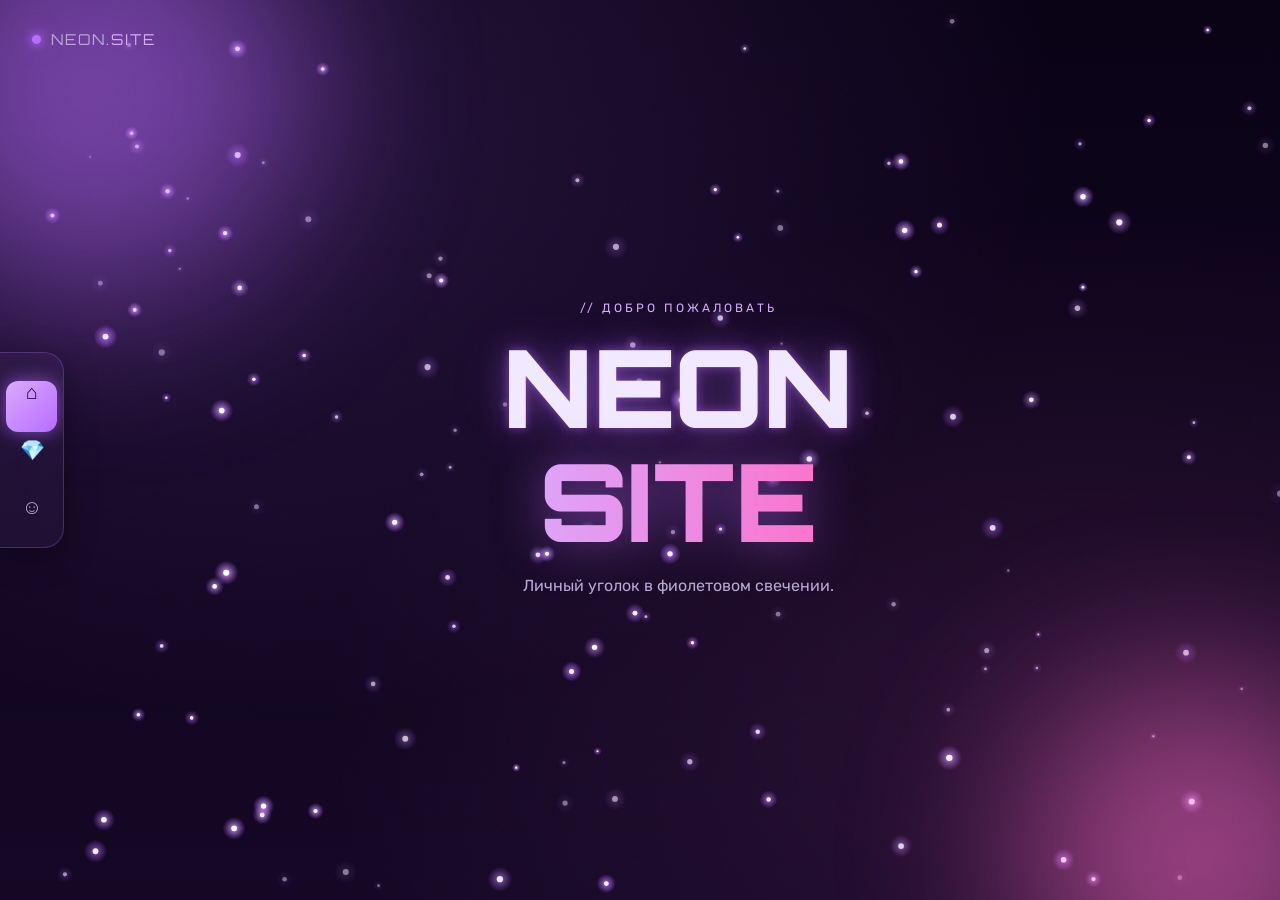
==== commit da39446d: "Add files via upload" ====
--- a/index.html
+++ b/index.html
@@ -27,6 +27,10 @@
     <span class="side-icon">⌂</span>
     <span class="side-label">Главная</span>
   </button>
+  <button class="side-btn" data-tab="clicker">
+    <span class="side-icon">💎</span>
+    <span class="side-label">Кликер</span>
+  </button>
   <button class="side-btn" data-tab="about">
     <span class="side-icon">☺</span>
     <span class="side-label">Обо мне</span>
@@ -45,6 +49,57 @@
         <span class="hero-line hero-accent">SITE</span>
       </h1>
       <p class="hero-sub reveal">Личный уголок в фиолетовом свечении.</p>
+    </div>
+  </section>
+
+  <!-- CLICKER -->
+  <section id="clicker" class="tab">
+    <div class="panel glass reveal-panel clicker-panel">
+      <p class="panel-eyebrow">// кликер</p>
+      <h2 class="panel-title">Неон-Кликер</h2>
+
+      <div class="clicker-stats">
+        <div class="stat-balance">
+          <span class="stat-value" id="balanceVal">0</span>
+          <span class="stat-label">кристаллов</span>
+        </div>
+        <div class="stat-row">
+          <span id="perClickVal">+1</span> за клик &nbsp;·&nbsp; <span id="perSecVal">+0</span>/сек
+        </div>
+      </div>
+
+      <div class="crystal-wrap">
+        <button class="crystal-btn" id="crystalBtn" aria-label="Кликни по кристаллу">
+          <span class="crystal-shine"></span>
+          <span class="crystal-emoji">💎</span>
+        </button>
+      </div>
+
+      <div class="shop">
+        <div class="shop-item" id="shopClick">
+          <div class="shop-info">
+            <span class="shop-name">Сильнее клик</span>
+            <span class="shop-desc">+1 к силе клика</span>
+          </div>
+          <button class="btn btn-ghost shop-buy" id="buyClick">Купить · <span class="cost">10</span></button>
+        </div>
+        <div class="shop-item" id="shopSpark">
+          <div class="shop-info">
+            <span class="shop-name">Искра</span>
+            <span class="shop-desc">+1 кристалл/сек</span>
+          </div>
+          <button class="btn btn-ghost shop-buy" id="buySpark">Купить · <span class="cost">50</span></button>
+        </div>
+        <div class="shop-item" id="shopCore">
+          <div class="shop-info">
+            <span class="shop-name">Ядро</span>
+            <span class="shop-desc">+5 кристаллов/сек</span>
+          </div>
+          <button class="btn btn-ghost shop-buy" id="buyCore">Купить · <span class="cost">300</span></button>
+        </div>
+      </div>
+
+      <button class="reset-link" id="resetClicker">Сбросить прогресс</button>
     </div>
   </section>
 
--- a/style.css
+++ b/style.css
@@ -351,6 +351,168 @@
 }
 .tg-icon{font-size:16px;}
 
+/* ---------- Clicker ---------- */
+.clicker-panel{
+  max-width:480px;
+  text-align:center;
+}
+
+.clicker-stats{
+  margin:18px 0 28px;
+}
+.stat-balance{
+  display:flex;
+  align-items:baseline;
+  justify-content:center;
+  gap:8px;
+}
+.stat-value{
+  font-family:'Orbitron', sans-serif;
+  font-size:clamp(32px, 8vw, 46px);
+  font-weight:700;
+  color:var(--violet-light);
+  text-shadow:0 0 18px rgba(184,108,255,0.55);
+  font-variant-numeric:tabular-nums;
+}
+.stat-label{
+  font-size:14px;
+  color:var(--text-dim);
+}
+.stat-row{
+  margin-top:6px;
+  font-size:13px;
+  color:var(--text-dim);
+}
+
+.crystal-wrap{
+  display:flex;
+  justify-content:center;
+  margin:10px 0 32px;
+}
+
+.crystal-btn{
+  position:relative;
+  width:160px;
+  height:160px;
+  border-radius:50%;
+  border:1px solid var(--glass-border);
+  background:
+    radial-gradient(circle at 32% 28%, rgba(255,255,255,0.35), transparent 40%),
+    radial-gradient(circle at 65% 70%, var(--pink), var(--violet-dark) 70%);
+  box-shadow:
+    0 0 30px rgba(184,108,255,0.55),
+    0 0 70px rgba(184,108,255,0.3),
+    inset 0 0 20px rgba(255,255,255,0.15);
+  cursor:pointer;
+  display:flex;
+  align-items:center;
+  justify-content:center;
+  font-size:64px;
+  user-select:none;
+  transition:transform .12s ease, box-shadow .25s ease;
+  overflow:hidden;
+}
+.crystal-btn:hover{
+  box-shadow:
+    0 0 44px rgba(184,108,255,0.75),
+    0 0 90px rgba(184,108,255,0.4),
+    inset 0 0 24px rgba(255,255,255,0.2);
+}
+.crystal-btn:active{
+  transform:scale(.9);
+}
+.crystal-emoji{
+  filter:drop-shadow(0 0 10px rgba(255,255,255,0.5));
+  pointer-events:none;
+}
+.crystal-shine{
+  position:absolute;
+  inset:0;
+  background:linear-gradient(120deg, transparent 30%, rgba(255,255,255,0.25) 50%, transparent 70%);
+  background-size:250% 250%;
+  animation:crystalShine 3.5s ease-in-out infinite;
+  pointer-events:none;
+}
+@keyframes crystalShine{
+  0%{background-position:200% 200%;}
+  100%{background-position:-50% -50%;}
+}
+
+.float-pop{
+  position:absolute;
+  left:50%;
+  top:0;
+  transform:translateX(-50%);
+  font-family:'Orbitron', sans-serif;
+  font-weight:700;
+  font-size:18px;
+  color:var(--violet-light);
+  text-shadow:0 0 10px rgba(184,108,255,0.7);
+  pointer-events:none;
+  animation:floatPop 0.8s ease-out forwards;
+}
+@keyframes floatPop{
+  0%{opacity:1; transform:translate(-50%,0) scale(1);}
+  100%{opacity:0; transform:translate(-50%,-60px) scale(1.15);}
+}
+
+.shop{
+  display:flex;
+  flex-direction:column;
+  gap:10px;
+  text-align:left;
+}
+.shop-item{
+  display:flex;
+  align-items:center;
+  justify-content:space-between;
+  gap:12px;
+  padding:14px 16px;
+  border-radius:14px;
+  background:rgba(184,108,255,0.05);
+  border:1px solid var(--glass-border);
+  transition:opacity .25s ease, transform .2s ease;
+}
+.shop-item.affordable{
+  box-shadow:0 0 14px rgba(184,108,255,0.25);
+}
+.shop-item.disabled{
+  opacity:.5;
+}
+.shop-info{
+  display:flex;
+  flex-direction:column;
+  gap:2px;
+}
+.shop-name{
+  font-size:14px;
+  font-weight:600;
+}
+.shop-desc{
+  font-size:12px;
+  color:var(--text-dim);
+}
+.shop-buy{
+  white-space:nowrap;
+  font-size:13px;
+  padding:10px 16px;
+}
+.shop-buy .cost{
+  font-variant-numeric:tabular-nums;
+}
+
+.reset-link{
+  margin-top:22px;
+  background:none;
+  border:none;
+  color:var(--text-dim);
+  font-size:12px;
+  text-decoration:underline;
+  cursor:pointer;
+  opacity:.7;
+}
+.reset-link:hover{opacity:1; color:var(--pink);}
+
 /* ---------- Easter egg modal ---------- */
 .egg-overlay{
   position:fixed;
